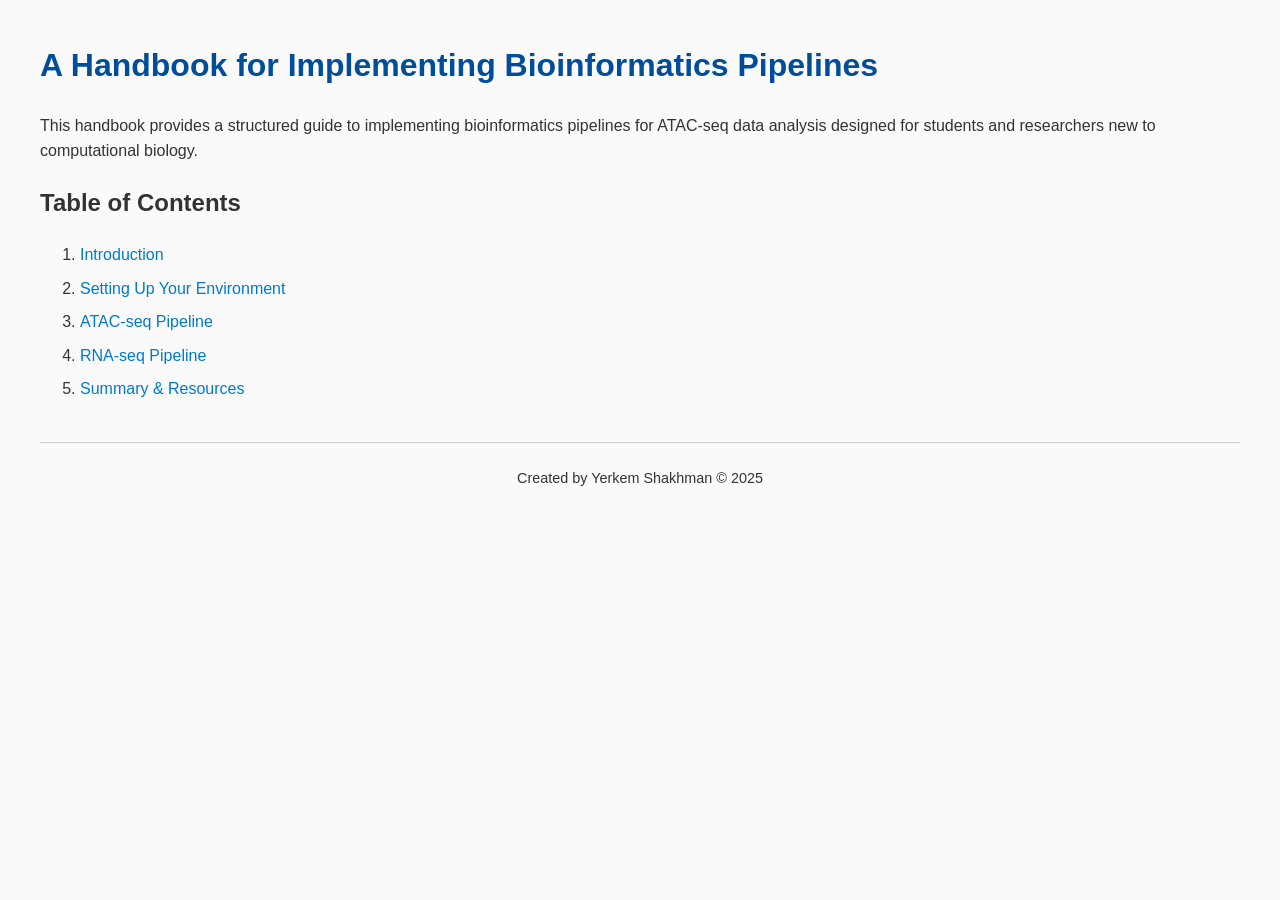
==== index.html @ 7d6be8b9 "Web draft" ====
<!DOCTYPE html>
<html lang="en">
<head>
  <meta charset="UTF-8">
  <title>A Handbook for Implementing Bioinformatics Pipelines</title>
  <link rel="stylesheet" href="assets/style.css">
</head>
<body>
  <header>
    <h1>A Handbook for Implementing Bioinformatics Pipelines</h1>
    <p>This handbook provides a structured guide to implementing bioinformatics pipelines for ATAC-seq data analysis designed for students and researchers new to computational biology.</p>
  </header>

  <h2>Table of Contents</h2>
  <ol>
    <li><a href="chapters/intro.html">Introduction</a></li>
    <li><a href="chapters/install.html">Setting Up Your Environment</a></li>
    <li><a href="chapters/atacseq.html">ATAC-seq Pipeline</a></li>
    <li><a href="chapters/fastqc.html">RNA-seq Pipeline</a></li>
    <li><a href="chapters/directory.html">Summary & Resources</a></li>
  </ol>

  <footer>
    <p>Created by Yerkem Shakhman © 2025</p>
  </footer>
</body>
</html>
---- assets/style.css ----
body {
    font-family: Arial, sans-serif;
    margin: 40px;
    line-height: 1.6;
    background-color: #fafafa;
    color: #333;
  }
  
  header h1 {
    color: #004d99;
  }
  
  a {
    color: #007acc;
    text-decoration: none;
  }
  
  a:hover {
    text-decoration: underline;
  }
  
  ol li {
    margin: 8px 0;
  }
  
  .chapter-nav {
    display: flex;
    justify-content: space-between;
    margin-top: 40px;
    font-weight: bold;
  }
  
  .chapter-nav a {
    background: #e0f0ff;
    padding: 8px 14px;
    border-radius: 6px;
  }
  
  footer {
    margin-top: 40px;
    border-top: 1px solid #ccc;
    padding-top: 10px;
    font-size: 0.9em;
    text-align: center;
  }
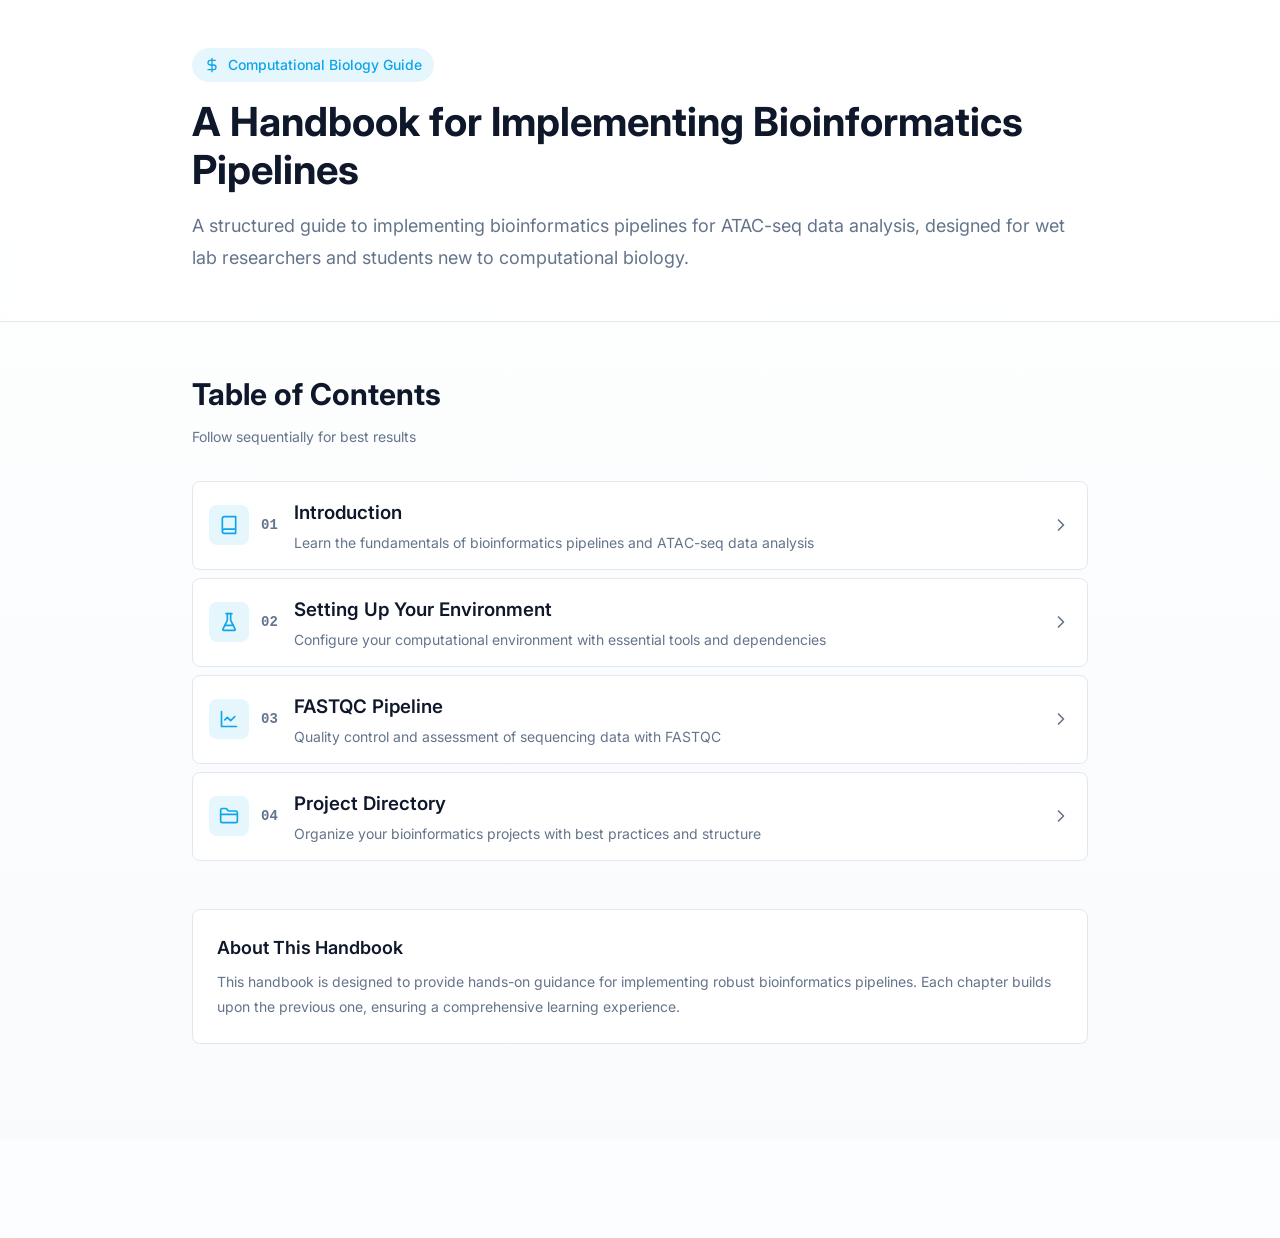
==== commit ae3b83e6: "Adding new style" ====
--- a/index.html
+++ b/index.html
@@ -1,28 +1,147 @@
 <!DOCTYPE html>
 <html lang="en">
 <head>
-  <meta charset="UTF-8">
-  <title>A Handbook for Implementing Bioinformatics Pipelines</title>
-  <link rel="stylesheet" href="assets/style.css">
+    <meta charset="UTF-8">
+    <meta name="viewport" content="width=device-width, initial-scale=1.0">
+    <title>A Handbook for Implementing Bioinformatics Pipelines</title>
+    <meta name="description" content="A structured guide to implementing bioinformatics pipelines for ATAC-seq data analysis">
+    <link rel="stylesheet" href="assets/style.css">
 </head>
 <body>
-  <header>
-    <h1>A Handbook for Implementing Bioinformatics Pipelines</h1>
-    <p>This handbook provides a structured guide to implementing bioinformatics pipelines for ATAC-seq data analysis designed for students and researchers new to computational biology.</p>
-  </header>
+    <!-- Hero Section -->
+    <header class="site-header">
+        <div class="container header-content">
+            <div class="header-inner">
+                <div class="badge">
+                    <svg xmlns="http://www.w3.org/2000/svg" width="16" height="16" viewBox="0 0 24 24" fill="none" stroke="currentColor" stroke-width="2" stroke-linecap="round" stroke-linejoin="round">
+                        <path d="M12 2v20M17 5H9.5a3.5 3.5 0 0 0 0 7h5a3.5 3.5 0 0 1 0 7H6"/>
+                    </svg>
+                    Computational Biology Guide
+                </div>
+                <h1 class="main-title">
+                    A Handbook for Implementing Bioinformatics Pipelines
+                </h1>
+                <p class="main-description">
+                    A structured guide to implementing bioinformatics pipelines for ATAC-seq data analysis, designed for wet lab researchers and students new to computational biology.
+                </p>
+            </div>
+        </div>
+    </header>
 
-  <h2>Table of Contents</h2>
-  <ol>
-    <li><a href="chapters/intro.html">Introduction</a></li>
-    <li><a href="chapters/install.html">Setting Up Your Environment</a></li>
-    <li><a href="chapters/atacseq.html">ATAC-seq Pipeline</a></li>
-    <li><a href="chapters/fastqc.html">RNA-seq Pipeline</a></li>
-    <li><a href="chapters/directory.html">Summary & Resources</a></li>
-  </ol>
+    <!-- Main Content -->
+    <main class="container main-content">
+        <div class="content-inner">
+            <!-- Table of Contents Header -->
+            <div class="toc-header">
+                <h2 class="toc-title">Table of Contents</h2>
+                <p class="toc-subtitle">
+                    Follow sequentially for best results
+                </p>
+            </div>
 
-  <footer>
-    <p>Created by Yerkem Shakhman © 2025</p>
-  </footer>
+            <!-- Chapters List -->
+            <div class="chapters-list">
+                <!-- Chapter 1 -->
+                <a href="chapters/intro.html" class="chapter-link">
+                    <div class="chapter-meta">
+                        <div class="icon-wrapper">
+                            <svg xmlns="http://www.w3.org/2000/svg" width="20" height="20" viewBox="0 0 24 24" fill="none" stroke="currentColor" stroke-width="2" stroke-linecap="round" stroke-linejoin="round">
+                                <path d="M4 19.5v-15A2.5 2.5 0 0 1 6.5 2H20v20H6.5a2.5 2.5 0 0 1 0-5H20"/>
+                            </svg>
+                        </div>
+                        <span class="chapter-number">01</span>
+                    </div>
+                    <div class="chapter-content">
+                        <h3 class="chapter-title">Introduction</h3>
+                        <p class="chapter-description">Learn the fundamentals of bioinformatics pipelines and ATAC-seq data analysis</p>
+                    </div>
+                    <svg class="chapter-arrow" xmlns="http://www.w3.org/2000/svg" width="20" height="20" viewBox="0 0 24 24" fill="none" stroke="currentColor" stroke-width="2" stroke-linecap="round" stroke-linejoin="round">
+                        <path d="m9 18 6-6-6-6"/>
+                    </svg>
+                </a>
+
+                <!-- Chapter 2 -->
+                <a href="chapters/install.html" class="chapter-link">
+                    <div class="chapter-meta">
+                        <div class="icon-wrapper">
+                            <svg xmlns="http://www.w3.org/2000/svg" width="20" height="20" viewBox="0 0 24 24" fill="none" stroke="currentColor" stroke-width="2" stroke-linecap="round" stroke-linejoin="round">
+                                <path d="M10 2v7.527a2 2 0 0 1-.211.896L4.72 20.55a1 1 0 0 0 .9 1.45h12.76a1 1 0 0 0 .9-1.45l-5.069-10.127A2 2 0 0 1 14 9.527V2"/>
+                                <path d="M8.5 2h7"/>
+                                <path d="M7 16h10"/>
+                            </svg>
+                        </div>
+                        <span class="chapter-number">02</span>
+                    </div>
+                    <div class="chapter-content">
+                        <h3 class="chapter-title">Setting Up Your Environment</h3>
+                        <p class="chapter-description">Configure your computational environment with essential tools and dependencies</p>
+                    </div>
+                    <svg class="chapter-arrow" xmlns="http://www.w3.org/2000/svg" width="20" height="20" viewBox="0 0 24 24" fill="none" stroke="currentColor" stroke-width="2" stroke-linecap="round" stroke-linejoin="round">
+                        <path d="m9 18 6-6-6-6"/>
+                    </svg>
+                </a>
+
+                <!-- Chapter 3 -->
+                <a href="chapters/fastqc.html" class="chapter-link">
+                    <div class="chapter-meta">
+                        <div class="icon-wrapper">
+                            <svg xmlns="http://www.w3.org/2000/svg" width="20" height="20" viewBox="0 0 24 24" fill="none" stroke="currentColor" stroke-width="2" stroke-linecap="round" stroke-linejoin="round">
+                                <path d="M3 3v18h18"/>
+                                <path d="m19 9-5 5-4-4-3 3"/>
+                            </svg>
+                        </div>
+                        <span class="chapter-number">03</span>
+                    </div>
+                    <div class="chapter-content">
+                        <h3 class="chapter-title">FASTQC Pipeline</h3>
+                        <p class="chapter-description">Quality control and assessment of sequencing data with FASTQC</p>
+                    </div>
+                    <svg class="chapter-arrow" xmlns="http://www.w3.org/2000/svg" width="20" height="20" viewBox="0 0 24 24" fill="none" stroke="currentColor" stroke-width="2" stroke-linecap="round" stroke-linejoin="round">
+                        <path d="m9 18 6-6-6-6"/>
+                    </svg>
+                </a>
+
+                <!-- Chapter 4 -->
+                <a href="chapters/directory.html" class="chapter-link">
+                    <div class="chapter-meta">
+                        <div class="icon-wrapper">
+                            <svg xmlns="http://www.w3.org/2000/svg" width="20" height="20" viewBox="0 0 24 24" fill="none" stroke="currentColor" stroke-width="2" stroke-linecap="round" stroke-linejoin="round">
+                                <path d="M20 20a2 2 0 0 0 2-2V8a2 2 0 0 0-2-2h-7.9a2 2 0 0 1-1.69-.9L9.6 3.9A2 2 0 0 0 7.93 3H4a2 2 0 0 0-2 2v13a2 2 0 0 0 2 2Z"/>
+                                <path d="M2 10h20"/>
+                            </svg>
+                        </div>
+                        <span class="chapter-number">04</span>
+                    </div>
+                    <div class="chapter-content">
+                        <h3 class="chapter-title">Project Directory</h3>
+                        <p class="chapter-description">Organize your bioinformatics projects with best practices and structure</p>
+                    </div>
+                    <svg class="chapter-arrow" xmlns="http://www.w3.org/2000/svg" width="20" height="20" viewBox="0 0 24 24" fill="none" stroke="currentColor" stroke-width="2" stroke-linecap="round" stroke-linejoin="round">
+                        <path d="m9 18 6-6-6-6"/>
+                    </svg>
+                </a>
+            </div>
+
+            <!-- Additional Info Section -->
+            <div class="info-box">
+                <h3 class="info-title">About This Handbook</h3>
+                <p class="info-text">
+                    This handbook is designed to provide hands-on guidance for implementing robust bioinformatics pipelines. Each chapter builds upon the previous one, ensuring a comprehensive learning experience.
+                </p>
+            </div>
+        </div>
+    </main>
+
+    <!-- Footer -->
+    <footer class="site-footer">
+        <div class="container footer-content">
+            <div class="footer-inner">
+                <p>Created by Yerkem Shakhman © 2025</p>
+                <p class="footer-subtitle">Built for wet lab researchers and students in computational biology</p>
+            </div>
+        </div>
+    </footer>
 </body>
 </html>
 
+
--- a/assets/style.css
+++ b/assets/style.css
@@ -1,46 +1,288 @@
+/* Google Fonts Import */
+@import url("https://fonts.googleapis.com/css2?family=Inter:wght@400;500;600;700&display=swap");
+
+/* Reset and Base Styles */
+* {
+  margin: 0;
+  padding: 0;
+  box-sizing: border-box;
+}
+
 body {
-    font-family: Arial, sans-serif;
-    margin: 40px;
-    line-height: 1.6;
-    background-color: #fafafa;
-    color: #333;
-  }
-  
-  header h1 {
-    color: #004d99;
-  }
-  
-  a {
-    color: #007acc;
-    text-decoration: none;
-  }
-  
-  a:hover {
-    text-decoration: underline;
-  }
-  
-  ol li {
-    margin: 8px 0;
-  }
-  
-  .chapter-nav {
-    display: flex;
-    justify-content: space-between;
-    margin-top: 40px;
-    font-weight: bold;
-  }
-  
-  .chapter-nav a {
-    background: #e0f0ff;
-    padding: 8px 14px;
-    border-radius: 6px;
-  }
-  
-  footer {
-    margin-top: 40px;
-    border-top: 1px solid #ccc;
-    padding-top: 10px;
-    font-size: 0.9em;
-    text-align: center;
-  }
-  +  font-family: "Inter", system-ui, -apple-system, BlinkMacSystemFont, "Segoe UI", sans-serif;
+  background: linear-gradient(to bottom, #ffffff, #f8fafc);
+  color: #0f172a;
+  line-height: 1.6;
+  min-height: 100vh;
+}
+
+/* Container */
+.container {
+  max-width: 1200px;
+  margin: 0 auto;
+  padding: 0 1rem;
+}
+
+/* Header Styles */
+.site-header {
+  border-bottom: 1px solid #e2e8f0;
+  background: rgba(255, 255, 255, 0.5);
+  backdrop-filter: blur(8px);
+}
+
+.header-content {
+  padding-top: 3rem;
+  padding-bottom: 3rem;
+}
+
+.header-inner {
+  max-width: 56rem;
+  margin: 0 auto;
+}
+
+.badge {
+  display: inline-flex;
+  align-items: center;
+  gap: 0.5rem;
+  background: rgba(14, 165, 233, 0.1);
+  color: #0ea5e9;
+  padding: 0.375rem 0.75rem;
+  border-radius: 9999px;
+  font-size: 0.875rem;
+  font-weight: 500;
+  margin-bottom: 1rem;
+}
+
+.main-title {
+  font-size: 2.5rem;
+  font-weight: 700;
+  line-height: 1.2;
+  margin-bottom: 1rem;
+}
+
+.main-description {
+  font-size: 1.125rem;
+  line-height: 1.75;
+  color: #64748b;
+}
+
+/* Main Content */
+.main-content {
+  padding-top: 3rem;
+  padding-bottom: 3rem;
+}
+
+.content-inner {
+  max-width: 56rem;
+  margin: 0 auto;
+}
+
+/* Table of Contents Header */
+.toc-header {
+  margin-bottom: 2rem;
+}
+
+.toc-title {
+  font-size: 1.875rem;
+  font-weight: 700;
+  margin-bottom: 0.5rem;
+}
+
+.toc-subtitle {
+  font-size: 0.875rem;
+  color: #64748b;
+}
+
+/* Chapters List */
+.chapters-list {
+  display: flex;
+  flex-direction: column;
+  gap: 0.5rem;
+}
+
+/* Chapter Link */
+.chapter-link {
+  display: flex;
+  align-items: center;
+  gap: 1rem;
+  padding: 1rem;
+  border: 1px solid #e2e8f0;
+  border-radius: 0.5rem;
+  background: white;
+  text-decoration: none;
+  color: inherit;
+  transition: all 0.2s ease;
+}
+
+.chapter-link:hover {
+  border-color: #0ea5e9;
+  box-shadow: 0 4px 6px -1px rgba(0, 0, 0, 0.1);
+}
+
+.chapter-link:hover .chapter-title {
+  color: #0ea5e9;
+}
+
+.chapter-link:hover .chapter-arrow {
+  transform: translateX(4px);
+  color: #0ea5e9;
+}
+
+/* Chapter Meta */
+.chapter-meta {
+  display: flex;
+  align-items: center;
+  gap: 0.75rem;
+  flex-shrink: 0;
+}
+
+.icon-wrapper {
+  width: 2.5rem;
+  height: 2.5rem;
+  display: flex;
+  align-items: center;
+  justify-content: center;
+  border-radius: 0.5rem;
+  background: rgba(14, 165, 233, 0.1);
+  color: #0ea5e9;
+}
+
+.chapter-number {
+  font-family: "Courier New", monospace;
+  font-size: 0.875rem;
+  font-weight: 600;
+  color: #64748b;
+}
+
+/* Chapter Content */
+.chapter-content {
+  flex: 1;
+  min-width: 0;
+}
+
+.chapter-title {
+  font-weight: 600;
+  margin-bottom: 0.25rem;
+  transition: color 0.2s ease;
+}
+
+.chapter-description {
+  font-size: 0.875rem;
+  color: #64748b;
+  line-height: 1.5;
+}
+
+/* Chapter Arrow */
+.chapter-arrow {
+  flex-shrink: 0;
+  color: #64748b;
+  transition: all 0.2s ease;
+}
+
+/* Info Box */
+.info-box {
+  margin-top: 3rem;
+  padding: 1.5rem;
+  border: 1px solid #e2e8f0;
+  border-radius: 0.5rem;
+  background: white;
+}
+
+.info-title {
+  font-size: 1.125rem;
+  font-weight: 600;
+  margin-bottom: 0.5rem;
+}
+
+.info-text {
+  font-size: 0.875rem;
+  line-height: 1.75;
+  color: #64748b;
+}
+
+/* Footer */
+.site-footer {
+  border-top: 1px solid #e2e8f0;
+  background: rgba(255, 255, 255, 0.5);
+  backdrop-filter: blur(8px);
+  margin-top: 3rem;
+}
+
+.footer-content {
+  padding-top: 1.5rem;
+  padding-bottom: 1.5rem;
+}
+
+.footer-inner {
+  text-align: center;
+  font-size: 0.875rem;
+  color: #64748b;
+}
+
+.footer-subtitle {
+  margin-top: 0.25rem;
+}
+
+/* Responsive Design */
+@media (max-width: 768px) {
+  .main-title {
+    font-size: 2rem;
+  }
+
+  .main-description {
+    font-size: 1rem;
+  }
+
+  .chapter-link {
+    flex-direction: column;
+    align-items: flex-start;
+    gap: 0.75rem;
+  }
+
+  .chapter-arrow {
+    align-self: flex-end;
+  }
+}
+
+/* Dark Mode Support */
+@media (prefers-color-scheme: dark) {
+  body {
+    background: linear-gradient(to bottom, #0f172a, #1e293b);
+    color: #f1f5f9;
+  }
+
+  .site-header,
+  .site-footer {
+    background: rgba(30, 41, 59, 0.5);
+    border-color: #334155;
+  }
+
+  .chapter-link,
+  .info-box {
+    background: #1e293b;
+    border-color: #334155;
+    color: #f1f5f9;
+  }
+
+  .icon-wrapper {
+    background: rgba(56, 189, 248, 0.1);
+    color: #38bdf8;
+  }
+
+  .badge {
+    background: rgba(56, 189, 248, 0.1);
+    color: #38bdf8;
+  }
+
+  .chapter-link:hover {
+    border-color: #38bdf8;
+  }
+
+  .chapter-link:hover .chapter-title {
+    color: #38bdf8;
+  }
+
+  .chapter-link:hover .chapter-arrow {
+    color: #38bdf8;
+  }
+}
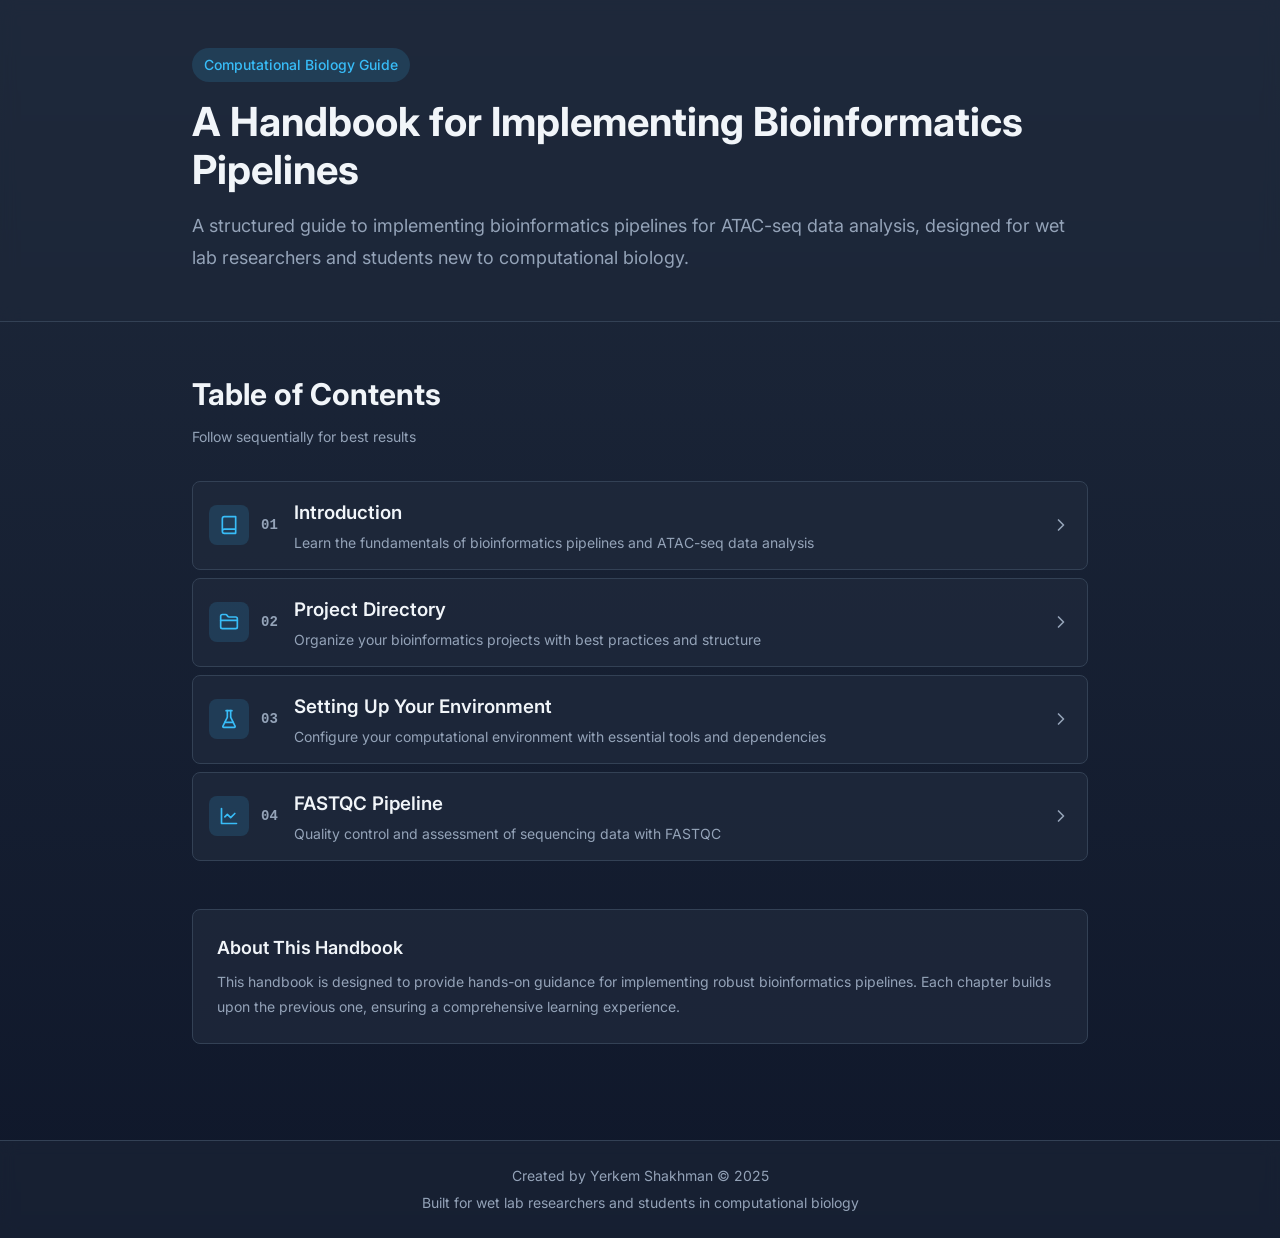
==== commit d062ce87: "Adding diff design" ====
--- a/index.html
+++ b/index.html
@@ -13,9 +13,6 @@
         <div class="container header-content">
             <div class="header-inner">
                 <div class="badge">
-                    <svg xmlns="http://www.w3.org/2000/svg" width="16" height="16" viewBox="0 0 24 24" fill="none" stroke="currentColor" stroke-width="2" stroke-linecap="round" stroke-linejoin="round">
-                        <path d="M12 2v20M17 5H9.5a3.5 3.5 0 0 0 0 7h5a3.5 3.5 0 0 1 0 7H6"/>
-                    </svg>
                     Computational Biology Guide
                 </div>
                 <h1 class="main-title">
@@ -61,6 +58,26 @@
                 </a>
 
                 <!-- Chapter 2 -->
+                <a href="chapters/directory.html" class="chapter-link">
+                  <div class="chapter-meta">
+                      <div class="icon-wrapper">
+                          <svg xmlns="http://www.w3.org/2000/svg" width="20" height="20" viewBox="0 0 24 24" fill="none" stroke="currentColor" stroke-width="2" stroke-linecap="round" stroke-linejoin="round">
+                              <path d="M20 20a2 2 0 0 0 2-2V8a2 2 0 0 0-2-2h-7.9a2 2 0 0 1-1.69-.9L9.6 3.9A2 2 0 0 0 7.93 3H4a2 2 0 0 0-2 2v13a2 2 0 0 0 2 2Z"/>
+                              <path d="M2 10h20"/>
+                          </svg>
+                      </div>
+                      <span class="chapter-number">02</span>
+                  </div>
+                  <div class="chapter-content">
+                      <h3 class="chapter-title">Project Directory</h3>
+                      <p class="chapter-description">Organize your bioinformatics projects with best practices and structure</p>
+                  </div>
+                  <svg class="chapter-arrow" xmlns="http://www.w3.org/2000/svg" width="20" height="20" viewBox="0 0 24 24" fill="none" stroke="currentColor" stroke-width="2" stroke-linecap="round" stroke-linejoin="round">
+                      <path d="m9 18 6-6-6-6"/>
+                  </svg>
+              </a>
+
+                <!-- Chapter 3 -->
                 <a href="chapters/install.html" class="chapter-link">
                     <div class="chapter-meta">
                         <div class="icon-wrapper">
@@ -70,7 +87,7 @@
                                 <path d="M7 16h10"/>
                             </svg>
                         </div>
-                        <span class="chapter-number">02</span>
+                        <span class="chapter-number">03</span>
                     </div>
                     <div class="chapter-content">
                         <h3 class="chapter-title">Setting Up Your Environment</h3>
@@ -81,7 +98,7 @@
                     </svg>
                 </a>
 
-                <!-- Chapter 3 -->
+                <!-- Chapter 4 -->
                 <a href="chapters/fastqc.html" class="chapter-link">
                     <div class="chapter-meta">
                         <div class="icon-wrapper">
@@ -90,31 +107,11 @@
                                 <path d="m19 9-5 5-4-4-3 3"/>
                             </svg>
                         </div>
-                        <span class="chapter-number">03</span>
+                        <span class="chapter-number">04</span>
                     </div>
                     <div class="chapter-content">
                         <h3 class="chapter-title">FASTQC Pipeline</h3>
                         <p class="chapter-description">Quality control and assessment of sequencing data with FASTQC</p>
-                    </div>
-                    <svg class="chapter-arrow" xmlns="http://www.w3.org/2000/svg" width="20" height="20" viewBox="0 0 24 24" fill="none" stroke="currentColor" stroke-width="2" stroke-linecap="round" stroke-linejoin="round">
-                        <path d="m9 18 6-6-6-6"/>
-                    </svg>
-                </a>
-
-                <!-- Chapter 4 -->
-                <a href="chapters/directory.html" class="chapter-link">
-                    <div class="chapter-meta">
-                        <div class="icon-wrapper">
-                            <svg xmlns="http://www.w3.org/2000/svg" width="20" height="20" viewBox="0 0 24 24" fill="none" stroke="currentColor" stroke-width="2" stroke-linecap="round" stroke-linejoin="round">
-                                <path d="M20 20a2 2 0 0 0 2-2V8a2 2 0 0 0-2-2h-7.9a2 2 0 0 1-1.69-.9L9.6 3.9A2 2 0 0 0 7.93 3H4a2 2 0 0 0-2 2v13a2 2 0 0 0 2 2Z"/>
-                                <path d="M2 10h20"/>
-                            </svg>
-                        </div>
-                        <span class="chapter-number">04</span>
-                    </div>
-                    <div class="chapter-content">
-                        <h3 class="chapter-title">Project Directory</h3>
-                        <p class="chapter-description">Organize your bioinformatics projects with best practices and structure</p>
                     </div>
                     <svg class="chapter-arrow" xmlns="http://www.w3.org/2000/svg" width="20" height="20" viewBox="0 0 24 24" fill="none" stroke="currentColor" stroke-width="2" stroke-linecap="round" stroke-linejoin="round">
                         <path d="m9 18 6-6-6-6"/>
--- a/assets/style.css
+++ b/assets/style.css
@@ -10,8 +10,8 @@
 
 body {
   font-family: "Inter", system-ui, -apple-system, BlinkMacSystemFont, "Segoe UI", sans-serif;
-  background: linear-gradient(to bottom, #ffffff, #f8fafc);
-  color: #0f172a;
+  background: linear-gradient(to bottom, #1e293b, #0f172a);
+  color: #f1f5f9;
   line-height: 1.6;
   min-height: 100vh;
 }
@@ -25,8 +25,8 @@
 
 /* Header Styles */
 .site-header {
-  border-bottom: 1px solid #e2e8f0;
-  background: rgba(255, 255, 255, 0.5);
+  border-bottom: 1px solid #334155;
+  background: rgba(30, 41, 59, 0.5);
   backdrop-filter: blur(8px);
 }
 
@@ -44,8 +44,8 @@
   display: inline-flex;
   align-items: center;
   gap: 0.5rem;
-  background: rgba(14, 165, 233, 0.1);
-  color: #0ea5e9;
+  background: rgba(56, 189, 248, 0.15);
+  color: #38bdf8;
   padding: 0.375rem 0.75rem;
   border-radius: 9999px;
   font-size: 0.875rem;
@@ -63,7 +63,7 @@
 .main-description {
   font-size: 1.125rem;
   line-height: 1.75;
-  color: #64748b;
+  color: #94a3b8;
 }
 
 /* Main Content */
@@ -90,7 +90,7 @@
 
 .toc-subtitle {
   font-size: 0.875rem;
-  color: #64748b;
+  color: #94a3b8;
 }
 
 /* Chapters List */
@@ -106,26 +106,27 @@
   align-items: center;
   gap: 1rem;
   padding: 1rem;
-  border: 1px solid #e2e8f0;
+  border: 1px solid #334155;
   border-radius: 0.5rem;
-  background: white;
+  background: rgba(30, 41, 59, 0.8);
   text-decoration: none;
-  color: inherit;
+  color: #f1f5f9;
   transition: all 0.2s ease;
 }
 
 .chapter-link:hover {
-  border-color: #0ea5e9;
-  box-shadow: 0 4px 6px -1px rgba(0, 0, 0, 0.1);
+  border-color: #38bdf8;
+  box-shadow: 0 4px 6px -1px rgba(0, 0, 0, 0.3);
+  background: rgba(30, 41, 59, 1);
 }
 
 .chapter-link:hover .chapter-title {
-  color: #0ea5e9;
+  color: #38bdf8;
 }
 
 .chapter-link:hover .chapter-arrow {
   transform: translateX(4px);
-  color: #0ea5e9;
+  color: #38bdf8;
 }
 
 /* Chapter Meta */
@@ -143,15 +144,15 @@
   align-items: center;
   justify-content: center;
   border-radius: 0.5rem;
-  background: rgba(14, 165, 233, 0.1);
-  color: #0ea5e9;
+  background: rgba(56, 189, 248, 0.15);
+  color: #38bdf8;
 }
 
 .chapter-number {
   font-family: "Courier New", monospace;
   font-size: 0.875rem;
   font-weight: 600;
-  color: #64748b;
+  color: #94a3b8;
 }
 
 /* Chapter Content */
@@ -168,14 +169,14 @@
 
 .chapter-description {
   font-size: 0.875rem;
-  color: #64748b;
+  color: #94a3b8;
   line-height: 1.5;
 }
 
 /* Chapter Arrow */
 .chapter-arrow {
   flex-shrink: 0;
-  color: #64748b;
+  color: #94a3b8;
   transition: all 0.2s ease;
 }
 
@@ -183,9 +184,9 @@
 .info-box {
   margin-top: 3rem;
   padding: 1.5rem;
-  border: 1px solid #e2e8f0;
+  border: 1px solid #334155;
   border-radius: 0.5rem;
-  background: white;
+  background: rgba(30, 41, 59, 0.8);
 }
 
 .info-title {
@@ -197,13 +198,13 @@
 .info-text {
   font-size: 0.875rem;
   line-height: 1.75;
-  color: #64748b;
+  color: #94a3b8;
 }
 
 /* Footer */
 .site-footer {
-  border-top: 1px solid #e2e8f0;
-  background: rgba(255, 255, 255, 0.5);
+  border-top: 1px solid #334155;
+  background: rgba(30, 41, 59, 0.5);
   backdrop-filter: blur(8px);
   margin-top: 3rem;
 }
@@ -216,7 +217,7 @@
 .footer-inner {
   text-align: center;
   font-size: 0.875rem;
-  color: #64748b;
+  color: #94a3b8;
 }
 
 .footer-subtitle {
@@ -244,45 +245,3 @@
   }
 }
 
-/* Dark Mode Support */
-@media (prefers-color-scheme: dark) {
-  body {
-    background: linear-gradient(to bottom, #0f172a, #1e293b);
-    color: #f1f5f9;
-  }
-
-  .site-header,
-  .site-footer {
-    background: rgba(30, 41, 59, 0.5);
-    border-color: #334155;
-  }
-
-  .chapter-link,
-  .info-box {
-    background: #1e293b;
-    border-color: #334155;
-    color: #f1f5f9;
-  }
-
-  .icon-wrapper {
-    background: rgba(56, 189, 248, 0.1);
-    color: #38bdf8;
-  }
-
-  .badge {
-    background: rgba(56, 189, 248, 0.1);
-    color: #38bdf8;
-  }
-
-  .chapter-link:hover {
-    border-color: #38bdf8;
-  }
-
-  .chapter-link:hover .chapter-title {
-    color: #38bdf8;
-  }
-
-  .chapter-link:hover .chapter-arrow {
-    color: #38bdf8;
-  }
-}
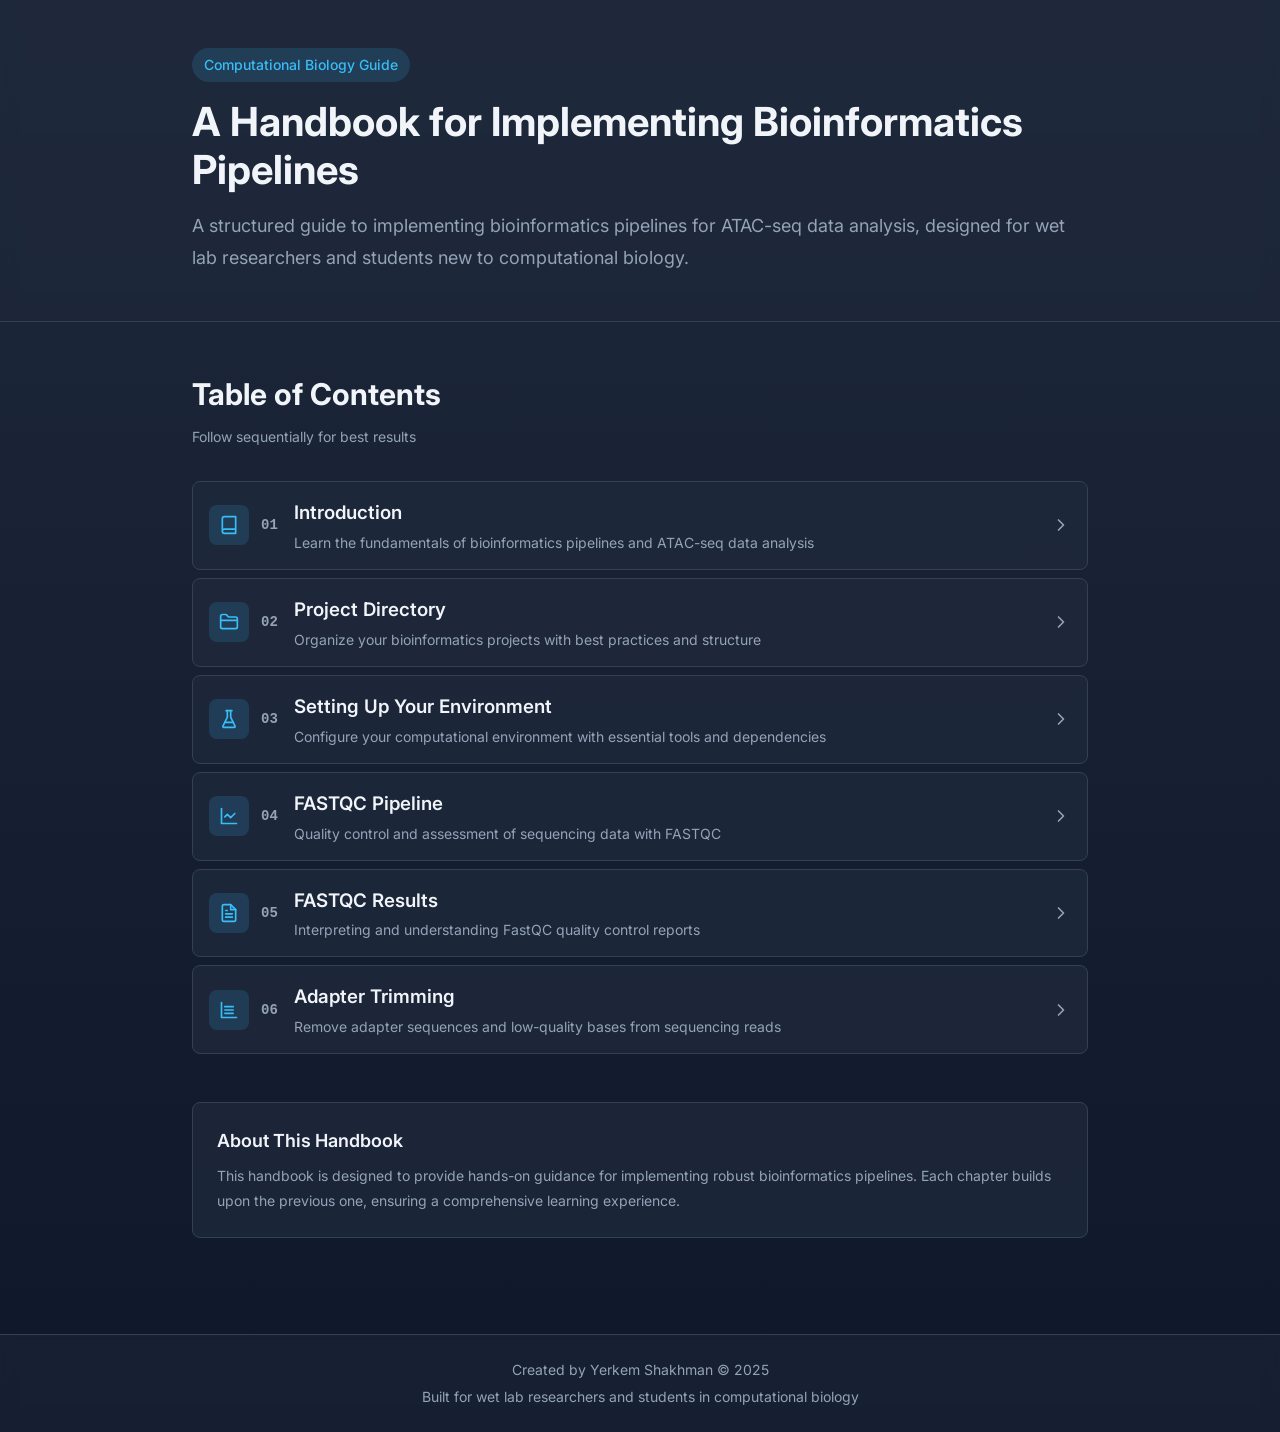
==== commit 5d06c2f7: "Adding two chapters" ====
--- a/index.html
+++ b/index.html
@@ -5,7 +5,7 @@
     <meta name="viewport" content="width=device-width, initial-scale=1.0">
     <title>A Handbook for Implementing Bioinformatics Pipelines</title>
     <meta name="description" content="A structured guide to implementing bioinformatics pipelines for ATAC-seq data analysis">
-    <link rel="stylesheet" href="assets/style.css">
+    <link rel="stylesheet" href="./assets/style.css">
 </head>
 <body>
     <!-- Hero Section -->
@@ -117,6 +117,51 @@
                         <path d="m9 18 6-6-6-6"/>
                     </svg>
                 </a>
+
+                <!-- Chapter 5 -->
+                <a href="chapters/fastqc-results.html" class="chapter-link">
+                    <div class="chapter-meta">
+                        <div class="icon-wrapper">
+                            <svg xmlns="http://www.w3.org/2000/svg" width="20" height="20" viewBox="0 0 24 24" fill="none" stroke="currentColor" stroke-width="2" stroke-linecap="round" stroke-linejoin="round">
+                                <path d="M14 2H6a2 2 0 0 0-2 2v16a2 2 0 0 0 2 2h12a2 2 0 0 0 2-2V8z"/>
+                                <path d="M14 2v6h6"/>
+                                <path d="M16 13H8"/>
+                                <path d="M16 17H8"/>
+                                <path d="M10 9H8"/>
+                            </svg>
+                        </div>
+                        <span class="chapter-number">05</span>
+                    </div>
+                    <div class="chapter-content">
+                        <h3 class="chapter-title">FASTQC Results</h3>
+                        <p class="chapter-description">Interpreting and understanding FastQC quality control reports</p>
+                    </div>
+                    <svg class="chapter-arrow" xmlns="http://www.w3.org/2000/svg" width="20" height="20" viewBox="0 0 24 24" fill="none" stroke="currentColor" stroke-width="2" stroke-linecap="round" stroke-linejoin="round">
+                        <path d="m9 18 6-6-6-6"/>
+                    </svg>
+                </a>
+
+                <!-- Chapter 6 -->
+                <a href="chapters/adapter-trimming.html" class="chapter-link">
+                    <div class="chapter-meta">
+                        <div class="icon-wrapper">
+                            <svg xmlns="http://www.w3.org/2000/svg" width="20" height="20" viewBox="0 0 24 24" fill="none" stroke="currentColor" stroke-width="2" stroke-linecap="round" stroke-linejoin="round">
+                                <path d="M3 3v18h18"/>
+                                <path d="M7 12h10"/>
+                                <path d="M7 8h10"/>
+                                <path d="M7 16h10"/>
+                            </svg>
+                        </div>
+                        <span class="chapter-number">06</span>
+                    </div>
+                    <div class="chapter-content">
+                        <h3 class="chapter-title">Adapter Trimming</h3>
+                        <p class="chapter-description">Remove adapter sequences and low-quality bases from sequencing reads</p>
+                    </div>
+                    <svg class="chapter-arrow" xmlns="http://www.w3.org/2000/svg" width="20" height="20" viewBox="0 0 24 24" fill="none" stroke="currentColor" stroke-width="2" stroke-linecap="round" stroke-linejoin="round">
+                        <path d="m9 18 6-6-6-6"/>
+                    </svg>
+                </a>
             </div>
 
             <!-- Additional Info Section -->
@@ -141,4 +186,3 @@
 </body>
 </html>
 
-
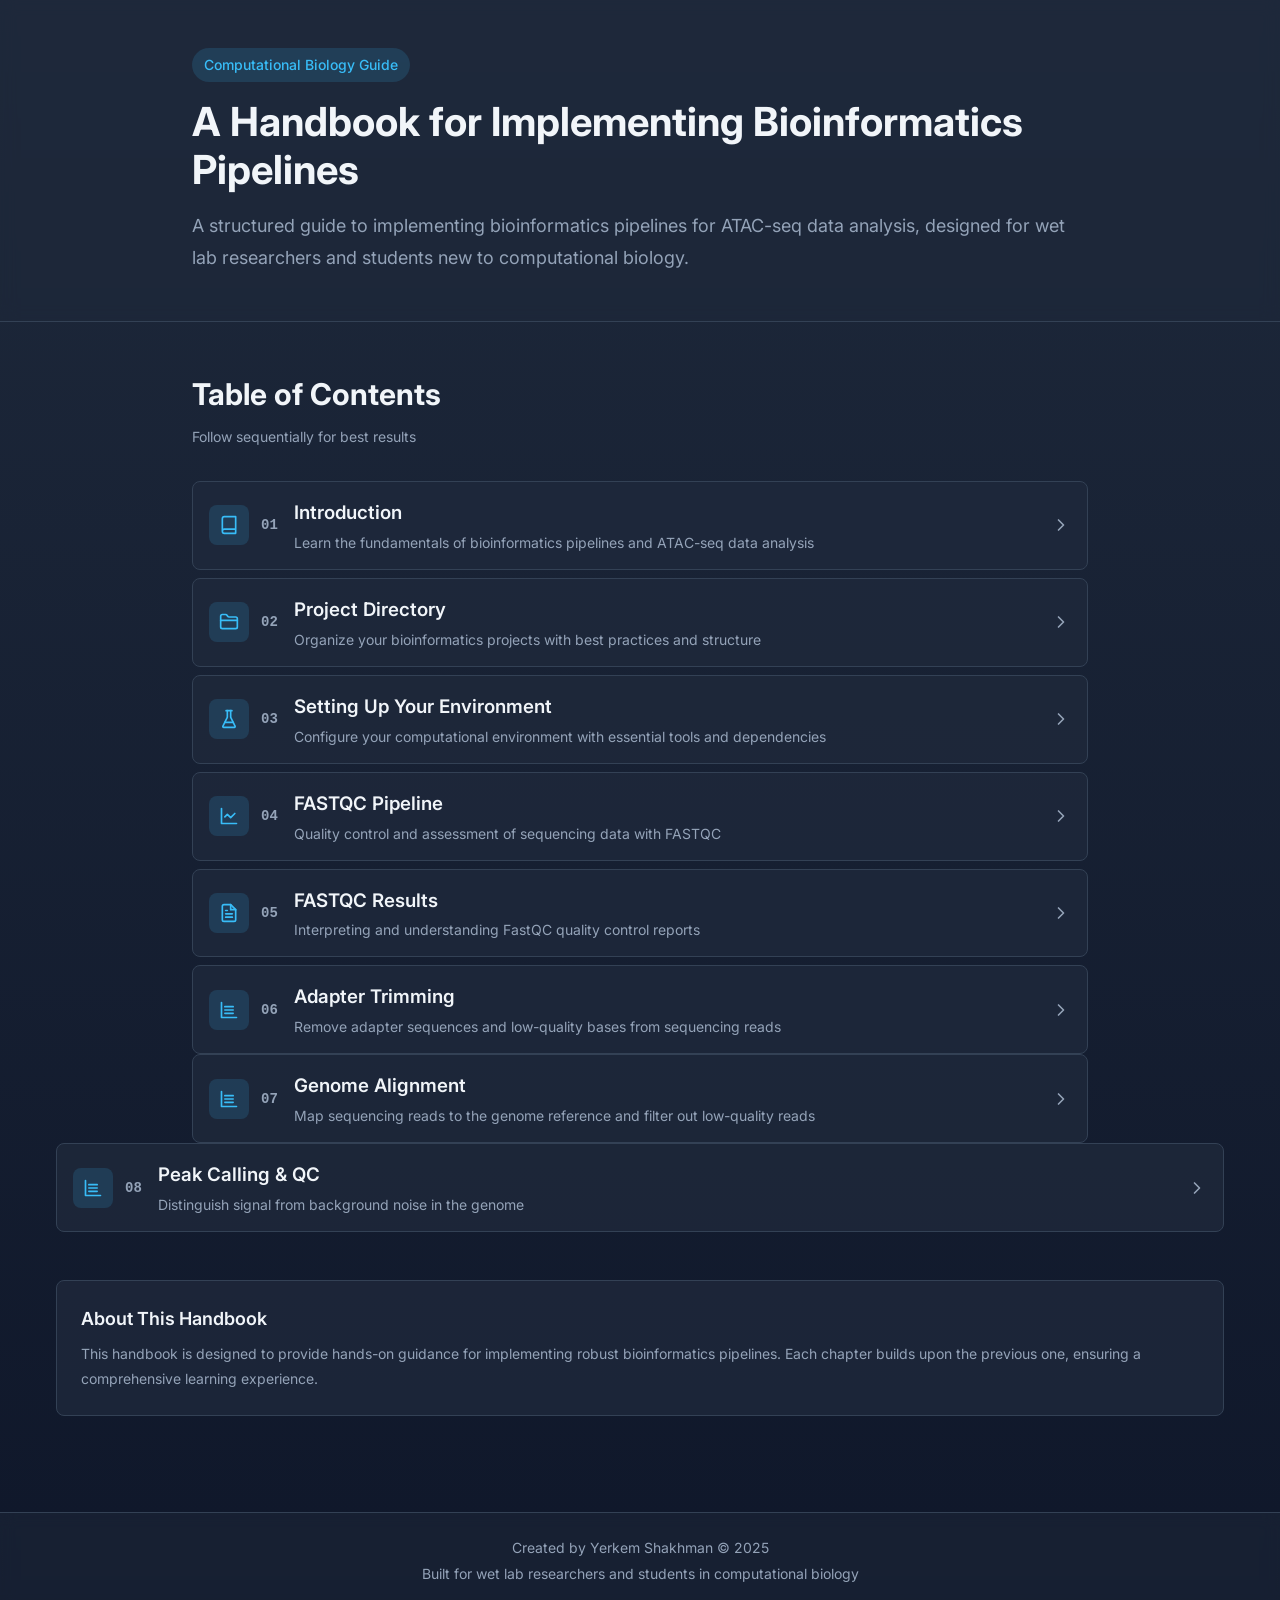
==== commit e179bb02: "Adding new chapters" ====
--- a/index.html
+++ b/index.html
@@ -164,6 +164,54 @@
                 </a>
             </div>
 
+                <!-- Chapter 7 -->
+                <a href="chapters/alignment.html" class="chapter-link">
+                    <div class="chapter-meta">
+                        <div class="icon-wrapper">
+                            <svg xmlns="http://www.w3.org/2000/svg" width="20" height="20" viewBox="0 0 24 24" fill="none" stroke="currentColor" stroke-width="2" stroke-linecap="round" stroke-linejoin="round">
+                                <path d="M3 3v18h18"/>
+                                <path d="M7 12h10"/>
+                                <path d="M7 8h10"/>
+                                <path d="M7 16h10"/>
+                            </svg>
+                        </div>
+                        <span class="chapter-number">07</span>
+                    </div>
+                    <div class="chapter-content">
+                        <h3 class="chapter-title">Genome Alignment</h3>
+                        <p class="chapter-description">Map sequencing reads to the genome reference and filter out low-quality reads</p>
+                    </div>
+                    <svg class="chapter-arrow" xmlns="http://www.w3.org/2000/svg" width="20" height="20" viewBox="0 0 24 24" fill="none" stroke="currentColor" stroke-width="2" stroke-linecap="round" stroke-linejoin="round">
+                        <path d="m9 18 6-6-6-6"/>
+                    </svg>
+                </a>
+            </div>
+
+            
+                <!-- Chapter 8 -->
+                <a href="chapters/peak-calling.html" class="chapter-link">
+                    <div class="chapter-meta">
+                        <div class="icon-wrapper">
+                            <svg xmlns="http://www.w3.org/2000/svg" width="20" height="20" viewBox="0 0 24 24" fill="none" stroke="currentColor" stroke-width="2" stroke-linecap="round" stroke-linejoin="round">
+                                <path d="M3 3v18h18"/>
+                                <path d="M7 12h10"/>
+                                <path d="M7 8h10"/>
+                                <path d="M7 16h10"/>
+                            </svg>
+                        </div>
+                        <span class="chapter-number">08</span>
+                    </div>
+                    <div class="chapter-content">
+                        <h3 class="chapter-title">Peak Calling & QC</h3>
+                        <p class="chapter-description">Distinguish signal from background noise in the genome</p>
+                    </div>
+                    <svg class="chapter-arrow" xmlns="http://www.w3.org/2000/svg" width="20" height="20" viewBox="0 0 24 24" fill="none" stroke="currentColor" stroke-width="2" stroke-linecap="round" stroke-linejoin="round">
+                        <path d="m9 18 6-6-6-6"/>
+                    </svg>
+                </a>
+            </div>
+
+            
             <!-- Additional Info Section -->
             <div class="info-box">
                 <h3 class="info-title">About This Handbook</h3>
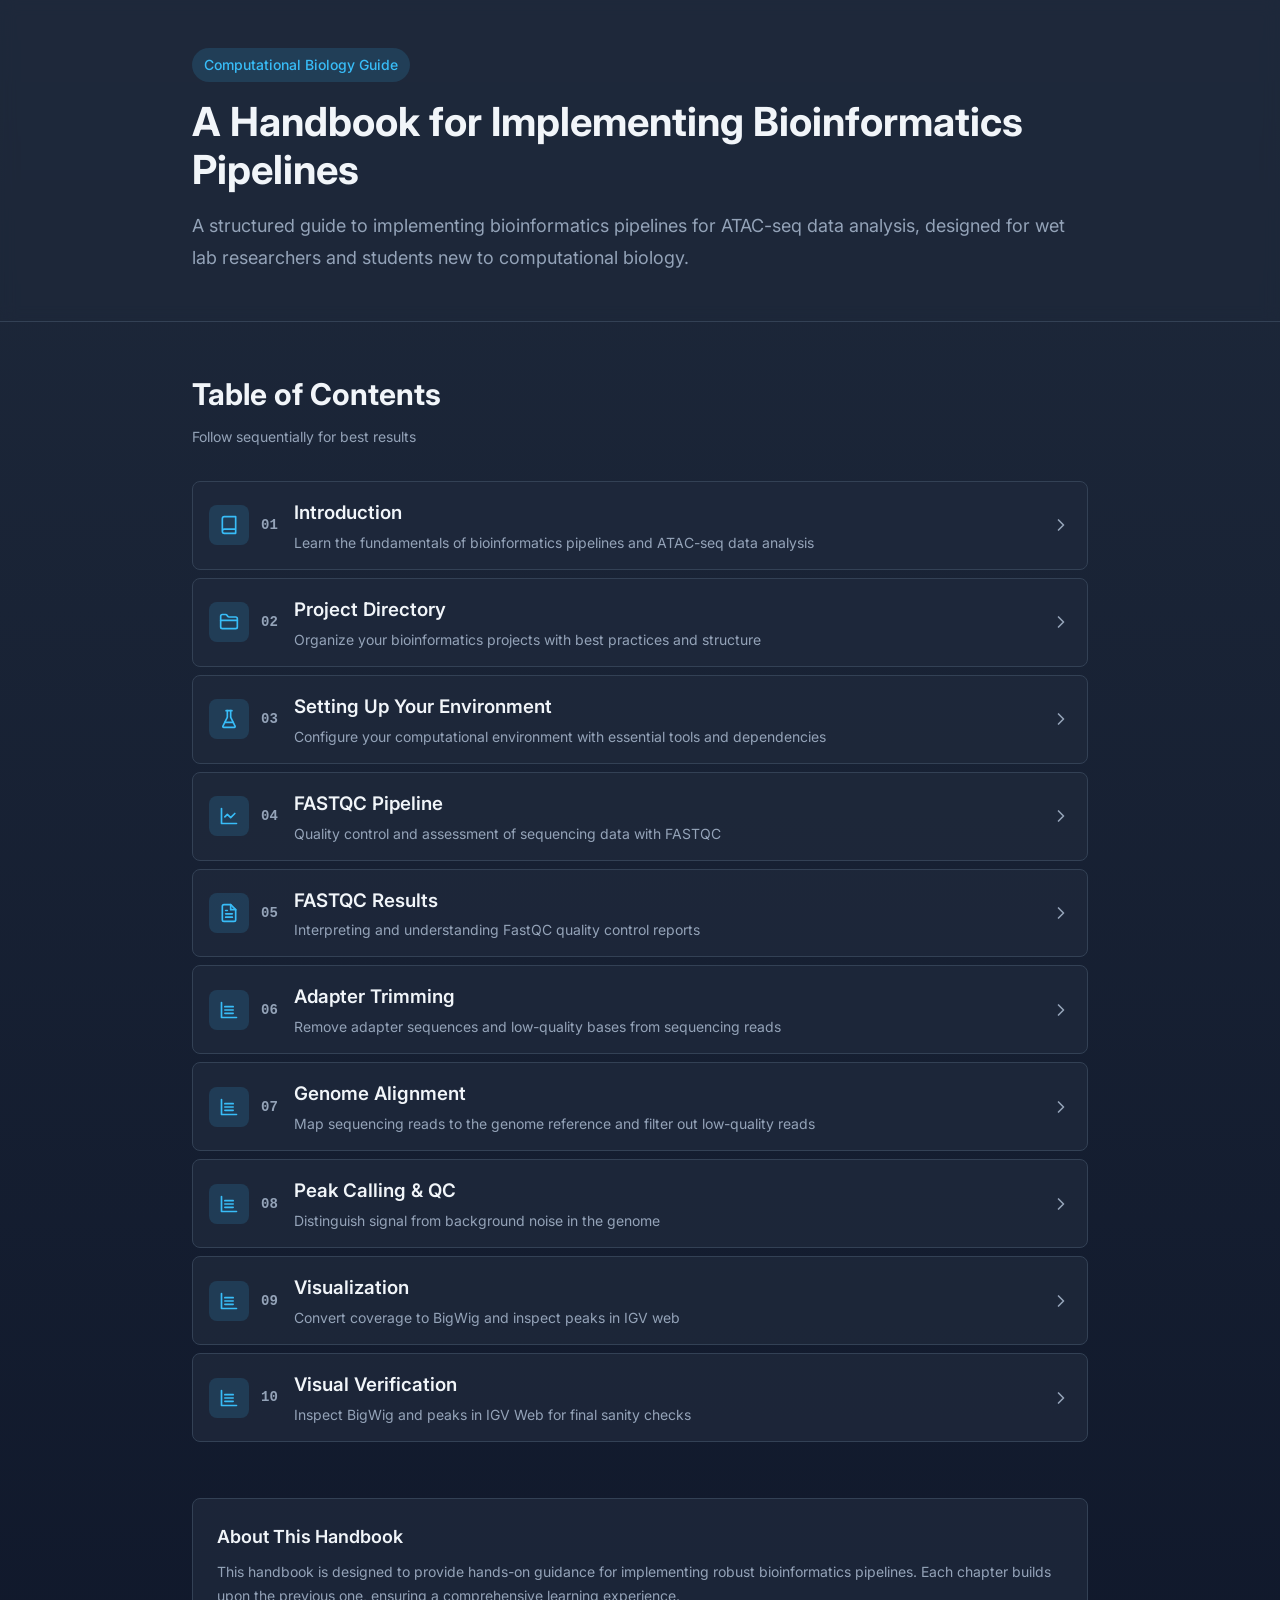
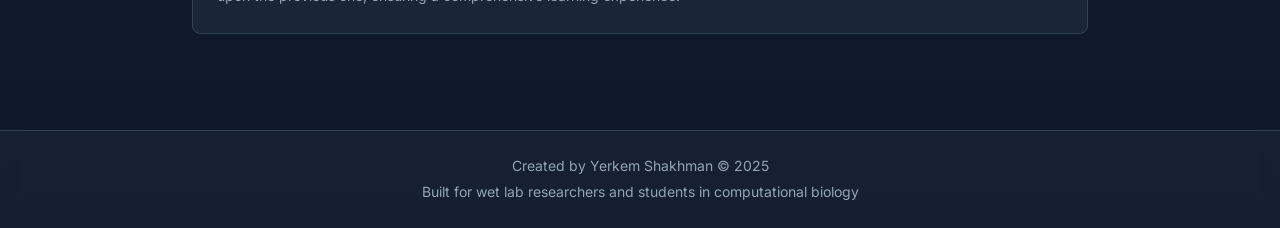
==== commit b93491c4: "Adding more changes" ====
--- a/index.html
+++ b/index.html
@@ -162,7 +162,6 @@
                         <path d="m9 18 6-6-6-6"/>
                     </svg>
                 </a>
-            </div>
 
                 <!-- Chapter 7 -->
                 <a href="chapters/alignment.html" class="chapter-link">
@@ -185,7 +184,6 @@
                         <path d="m9 18 6-6-6-6"/>
                     </svg>
                 </a>
-            </div>
 
             
                 <!-- Chapter 8 -->
@@ -209,9 +207,51 @@
                         <path d="m9 18 6-6-6-6"/>
                     </svg>
                 </a>
-            </div>
-
-            
+
+                <!-- Chapter 9 -->
+                <a href="chapters/visualization.html" class="chapter-link">
+                    <div class="chapter-meta">
+                        <div class="icon-wrapper">
+                            <svg xmlns="http://www.w3.org/2000/svg" width="20" height="20" viewBox="0 0 24 24" fill="none" stroke="currentColor" stroke-width="2" stroke-linecap="round" stroke-linejoin="round">
+                                <path d="M3 3v18h18"/>
+                                <path d="M7 12h10"/>
+                                <path d="M7 8h10"/>
+                                <path d="M7 16h10"/>
+                            </svg>
+                        </div>
+                        <span class="chapter-number">09</span>
+                    </div>
+                    <div class="chapter-content">
+                        <h3 class="chapter-title">Visualization</h3>
+                        <p class="chapter-description">Convert coverage to BigWig and inspect peaks in IGV web</p>
+                    </div>
+                    <svg class="chapter-arrow" xmlns="http://www.w3.org/2000/svg" width="20" height="20" viewBox="0 0 24 24" fill="none" stroke="currentColor" stroke-width="2" stroke-linecap="round" stroke-linejoin="round">
+                        <path d="m9 18 6-6-6-6"/>
+                    </svg>
+                </a>
+
+                <!-- Chapter 10 -->
+                <a href="chapters/chapter10.html" class="chapter-link">
+                    <div class="chapter-meta">
+                        <div class="icon-wrapper">
+                            <svg xmlns="http://www.w3.org/2000/svg" width="20" height="20" viewBox="0 0 24 24" fill="none" stroke="currentColor" stroke-width="2" stroke-linecap="round" stroke-linejoin="round">
+                                <path d="M3 3v18h18"/>
+                                <path d="M7 12h10"/>
+                                <path d="M7 8h10"/>
+                                <path d="M7 16h10"/>
+                            </svg>
+                        </div>
+                        <span class="chapter-number">10</span>
+                    </div>
+                    <div class="chapter-content">
+                        <h3 class="chapter-title">Visual Verification</h3>
+                        <p class="chapter-description">Inspect BigWig and peaks in IGV Web for final sanity checks</p>
+                    </div>
+                    <svg class="chapter-arrow" xmlns="http://www.w3.org/2000/svg" width="20" height="20" viewBox="0 0 24 24" fill="none" stroke="currentColor" stroke-width="2" stroke-linecap="round" stroke-linejoin="round">
+                        <path d="m9 18 6-6-6-6"/>
+                    </svg>
+                </a>
+
             <!-- Additional Info Section -->
             <div class="info-box">
                 <h3 class="info-title">About This Handbook</h3>
